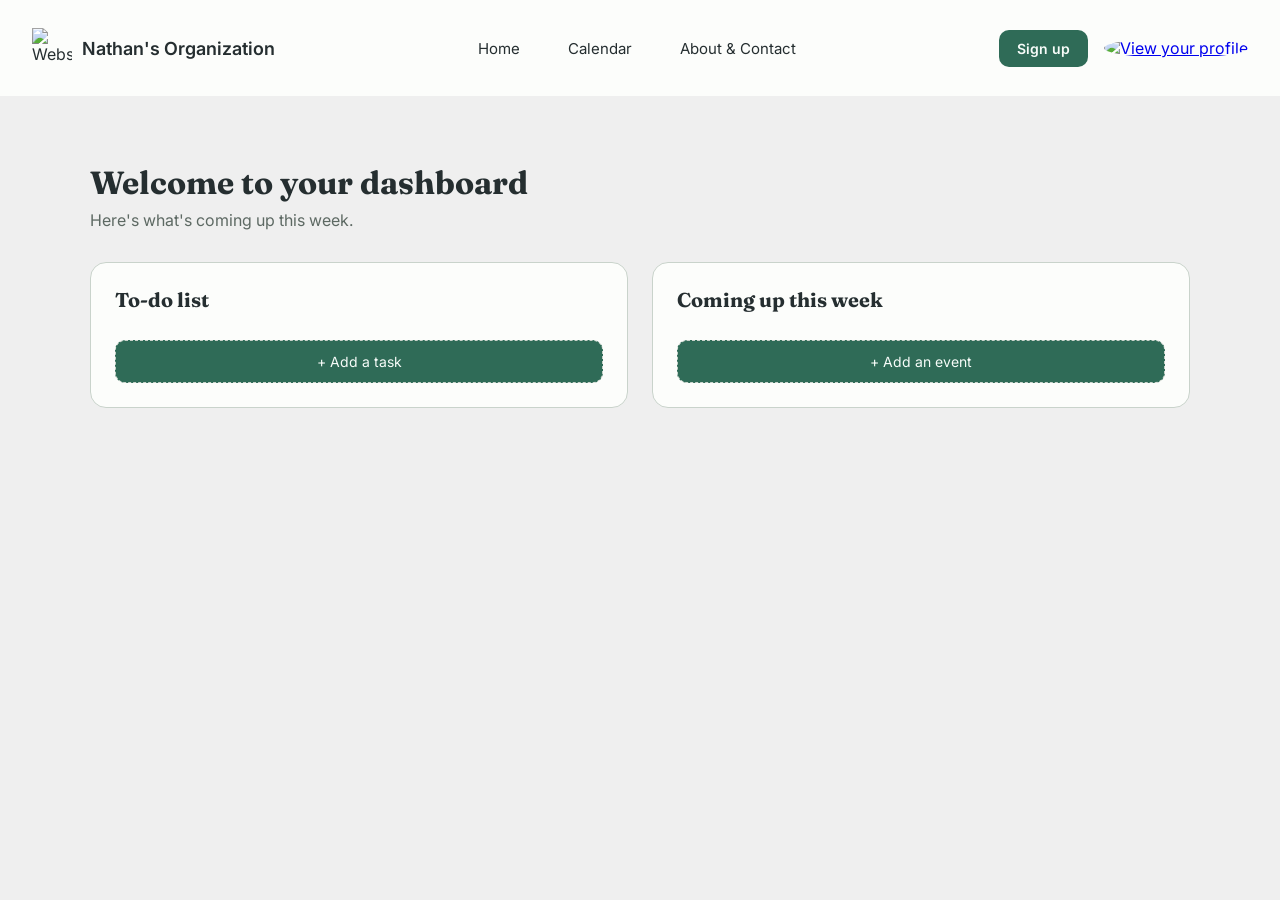
==== index.html @ 2357a738 "theme integration 2 oogily goo!" ====
<!DOCTYPE html>
<html lang="en">
<head>
    <meta charset="UTF-8">
    <meta name="viewport" content="width=device-width, initial-scale=1.0">
    <title>Nathan's Organization</title>
    <link rel="stylesheet" href="css/index.css">
    <link rel="stylesheet" href="css/dialog.css">
</head>

<body>
    <header class="top-bar">
        <a href="index.html" class="logo">
            <img src="images/leaf_logo.png" alt="Website logo">
            <span>Nathan's Organization</span>
        </a>

        <nav class="navigation">
            <a href="index.html">Home</a>
            <a href="calendar.html">Calendar</a>
            <a href="about.html">About & Contact</a>
        </nav>

        <div class="account-actions">
            <a href="signup.html" class="signup-button">Sign up</a>
            <a href="profile.html" class="profile-link">
                <img src="images/blank_profile.png" alt="View your profile">
            </a>
        </div>
    </header>

    <main class="dashboard">
        <section class="welcome">
            <h1>Welcome to your dashboard</h1>
            <p>Here's what's coming up this week.</p>
        </section>

        <section class="dashboard-grid">
            <div class="todo-panel">
                <h2>To-do list</h2>
                <ul class="todo-list" id="todo-list">
                    <!-- Tasks are loaded from the database by tasks. -->
                </ul>
                <button class="add-task-button" id="add-task-button" type="button">
                    + Add a task
                </button>
            </div>

            <div class="upcoming-panel">
                <h2>Coming up this week</h2>
                <ul class="upcoming-list" id="upcoming-list">
                    <!-- Events are loaded from the database by events.js -->
                </ul>
                <button class="add-task-button" id="add-event-button" type="button">
                    + Add an event
                </button>
            </div>
        </section>
    </main>

    <dialog class="task-dialog" id="task-dialog">
        <form id="task-form" method="dialog">
            <h2>New task</h2>
            <input
                type="text"
                id="task-title"
                placeholder="What is the task?"
                maxlength="255"
                autocomplete="off"
            >
            <p class="dialog-error" id="task-error"></p>
            <div class="dialog-buttons">
                <button type="button" class="dialog-cancel" id="task-cancel">Cancel</button>
                <button type="submit" class="dialog-save">Add task</button>
            </div>
        </form>
    </dialog>

    <dialog class="task-dialog" id="event-dialog">
        <form id="event-form" method="dialog">
            <h2>New event</h2>

            <label for="event-title">Title</label>
            <input
                type="text"
                id="event-title"
                placeholder="What is happening?"
                maxlength="255"
                autocomplete="off"
            >

            <div class="dialog-row">
                <div>
                    <label for="event-date">Date</label>
                    <input type="date" id="event-date">
                </div>
                <div>
                    <label for="event-time">Time (optional)</label>
                    <input type="time" id="event-time">
                </div>
            </div>

            <p class="dialog-error" id="event-error"></p>
            <div class="dialog-buttons">
                <button type="button" class="dialog-cancel" id="event-cancel">Cancel</button>
                <button type="submit" class="dialog-save">Add event</button>
            </div>
        </form>
    </dialog>

    <script src="./JavaScript/tasks.js"></script>
    <script src="./JavaScript/events.js"></script>
</body>
</html>
---- css/index.css ----
@import url('https://fonts.googleapis.com/css2?family=Fraunces:opsz,wght@9..144,400;9..144,600;9..144,700&family=Inter:wght@400;500;600;700&display=swap');

:root {
  --BGTop: #FCFDFB;
  --textheader: #252e30;
  --bgcolor: #efEFEF;
  --hoverside: #2a6b52;
  --buttonambient: #2f6b57;
  --buttonhover: #245542;
  --buttontext: #f7fcf9;
  --borderhue: #C9D3CB;
  --greyish: #5d6963;
  --carnage: #B3402F;
}
.top-bar {
    display: flex;
    align-items: center;
    justify-content: space-between;
    padding: 16px 32px;
    background-color: var(--BGTop);
    min-height: 64px;
}

.logo {
    display: flex;
    align-items: center;
    gap: 10px;
    text-decoration: none;
    color: var(--textheader)
}

.logo span {
    font-size: 18px;
    font-weight: 600;
}

.logo img{
    width: 40px;
    height: 40px;

}

.profile-link img {
    width: 44px;
    height: 44px;
    border-radius: 50%;
    object-fit: cover;
}

.navigation {
    display: flex;
    align-items: center;
    gap: 24px;
    flex-wrap: wrap;
}

.navigation a {
    text-decoration: none;
    color: var(--textheader);
    font-size: 15px;
    padding: 8px 12px;
    border-radius: 8px;
    transition: background-color 0.2s ease;
}

.navigation a:hover {
    background-color: var(--BGTop);
    color: var(--hoverside);
}

body {
    margin: 0;
    background-color: var(--bgcolor);
    color: var(--textheader);
    font-family: 'Inter', sans-serif;
}

h1, h2, h3 {
    font-family: 'Fraunces', serif;
    color: var(--textheader);
}

.dashboard {
    max-width: 1100px;
    margin: 0 auto;
    padding: 40px 24px;
}

.welcome {
    margin-bottom: 32px;
}

.welcome h1 {
font-size: 32px;
margin-bottom: 8px;
}

.welcome p {
    color: var(--greyish);
    margin-top: 0;
}

.dashboard-grid {
    display: grid;
    grid-template-columns: repeat(2, minmax(0, 1fr));
    gap: 24px;
}

.todo-panel,
.upcoming-panel {
    background-color: var(--BGTop);
    border: 1px solid var(--borderhue);
    border-radius: 16px;
    padding: 24px;
}


.todo-panel h2,
.upcoming-panel h2 {
    font-size: 20px;
    margin-top: 0;
    margin-bottom: 20px;
}

.todo-list {
    list-style: none;
    padding: 0;
    margin: 0;
}

.todo-list li {
    display: flex;
    align-items: center;
    gap: 12px;
    margin-bottom: 16px;
}

.todo-list input[type="checkbox"] {
    accent-color: var(--buttonambient);
    width: 16px;
    height: 16px;
    cursor: pointer;
}

.todo-list label {
    color: var(--textheader);
    cursor: pointer;
}

.todo-list input[type="checkbox"]:checked + label {
    text-decoration: line-through;
    color: var(--greyish);
}

.upcoming-list {
    list-style: none;
    padding: 0;
    margin: 0;
}

.upcoming-list li {
    display: flex;
    align-items: center;
    gap: 16px;
    margin-bottom: 20px;
}

.upcoming-date {
    display: flex;
    flex-direction: column;
    align-items: center;
    background-color: var(--BGTop);
    border-radius: 10px;
    min-width: 52px;
    padding: 8px 4px;
}

.upcoming-date span {
    font-size: 11px;
    color: var(--greyish)
}

.upcoming-date strong {
    font-size: 20px;
    color: var(--textheader);
}

.upcoming-details h3 {
    font-size: 15px;
    font-weight: 600;
    margin: 0 0 4px;
}

.upcoming-details p {
    font-size: 13px;
    color: var(--greyish);
    margin: 0;
}

.add-task-button {
    width: 100%;
    padding: 12px;
    margin-top: 8px;
    border: 1px dashed var(--borderhue);
    border-radius: 10px;
    background-color: var(--buttonambient);
    color: var(--buttontext);
    font-family: inherit;
    font-size: 14px;
    cursor: pointer;
    transition: background-color 0.2s ease;
}

.add-task-button:hover {
    background-color: var(--buttonhover);
}

@media (max-width: 700px) {
    .dashboard-grid {
        grid-template-columns: 1fr;
    }

    .dashboard {
        padding: 28px 16px;
    }

    .welcome h1 {
        font-size: 26px;
    }
}


@media (max-width: 700px) {
    .top-bar {
        flex-wrap: wrap;
        gap: 16px;
        padding: 16px;
    }

    .navigation {
        order: 3;
        width: 100%;
        gap: 8px;
    }

    .navigation a {
        padding: 8px;
    }

    .profile-link {
        margin-left: auto;
    }

    .account-actions {
    margin-left: auto;
    gap: 10px;
}
}

.account-actions {
    display: flex;
    align-items: center;
    gap: 16px;
}

.signup-button {
    display: inline-block;
    padding: 10px 18px;
    background-color: var(--buttonambient);
    color: var(--buttontext);
    text-decoration: none;
    font-size: 14px;
    font-weight: 600;
    border-radius: 10px;
    transition: background-color 0.2s ease;
}

.signup-button:hover {
    background-color: var(--buttonhover);
}


/* ---------- Event list additions ---------- */

.upcoming-empty {
    color: var(--greyish);
}

.event-delete {
    margin-left: auto;
    border: none;
    background: transparent;
    color: var(--greyish);
    font-size: 22px;
    line-height: 1;
    cursor: pointer;
}

.event-delete:hover {
    color: var(--carnage);
}
---- css/dialog.css ----
/* Popup box used by the add-task and add-event dialogs.
   Linked from index.html and calendar.html. */
:root {
  --BGTop: #FCFDFB;
  --textheader: #252e30;
  --bgcolor: #efEFEF;
  --hoverside: #2a6b52;
  --buttonambient: #2f6b57;
  --buttonhover: #245542;
  --buttontext: #f7fcf9;
  --borderhue: #C9D3CB;
  --greyish: #5d6963;
  --carnage: #B3402F;
  --greyisher: #424644;
  --flowery: #FEE502; /* a great style*/
}
.task-dialog {
    border: 1px solid var(--borderhue);
    border-radius: 16px;
    padding: 28px;
    width: 90%;
    max-width: 420px;
    background-color: var(--BGTop);
    color: var(--greyish);
    font-family: 'Inter', sans-serif;
    box-shadow: 0 12px 40px rgba(32, 48, 42, 0.25);
}

.task-dialog::backdrop {
    background-color: rgba(32, 48, 42, 0.45);
}

.task-dialog h2 {
    font-size: 22px;
    margin: 0 0 20px;
}

.task-dialog label {
    display: block;
    font-size: 14px;
    font-weight: 600;
    margin: 16px 0 6px;
}

.task-dialog input[type="text"],
.task-dialog input[type="date"],
.task-dialog input[type="time"] {
    width: 100%;
    box-sizing: border-box;
    padding: 12px;
    border: 1px solid var(--borderhue);
    border-radius: 8px;
    background-color: var(--BGTop);
    color: var(--greyish);
    font: inherit;
}

.task-dialog input[type="text"]:focus,
.task-dialog input[type="date"]:focus,
.task-dialog input[type="time"]:focus {
    outline: 2px solid var(--buttonambient);
    outline-offset: 2px;
}

.dialog-row {
    display: flex;
    gap: 12px;
}

.dialog-row > div {
    flex: 1;
    min-width: 0;
}

.dialog-error {
    color: var(--carnage);
    font-size: 13px;
    margin: 8px 0 0;
    min-height: 18px;
}

.dialog-buttons {
    display: flex;
    justify-content: flex-end;
    gap: 12px;
    margin-top: 16px;
}

.dialog-cancel {
    padding: 10px 18px;
    border: 1px solid var(--borderhue);
    border-radius: 10px;
    background-color: transparent;
    color: var(--greyish);
    font: inherit;
    font-size: 14px;
    cursor: pointer;
}

.dialog-cancel:hover {
    background-color: #DDEBE3;
}

.dialog-save {
    padding: 10px 18px;
    border: none;
    border-radius: 10px;
    background-color: var(--buttonambient);
    color: var(--BGTop);
    font: inherit;
    font-size: 14px;
    font-weight: 600;
    cursor: pointer;
}

.dialog-save:hover {
    background-color: var(--buttonhover);
}

@media (max-width: 700px) {
    .dialog-row {
        flex-direction: column;
        gap: 0;
    }
}
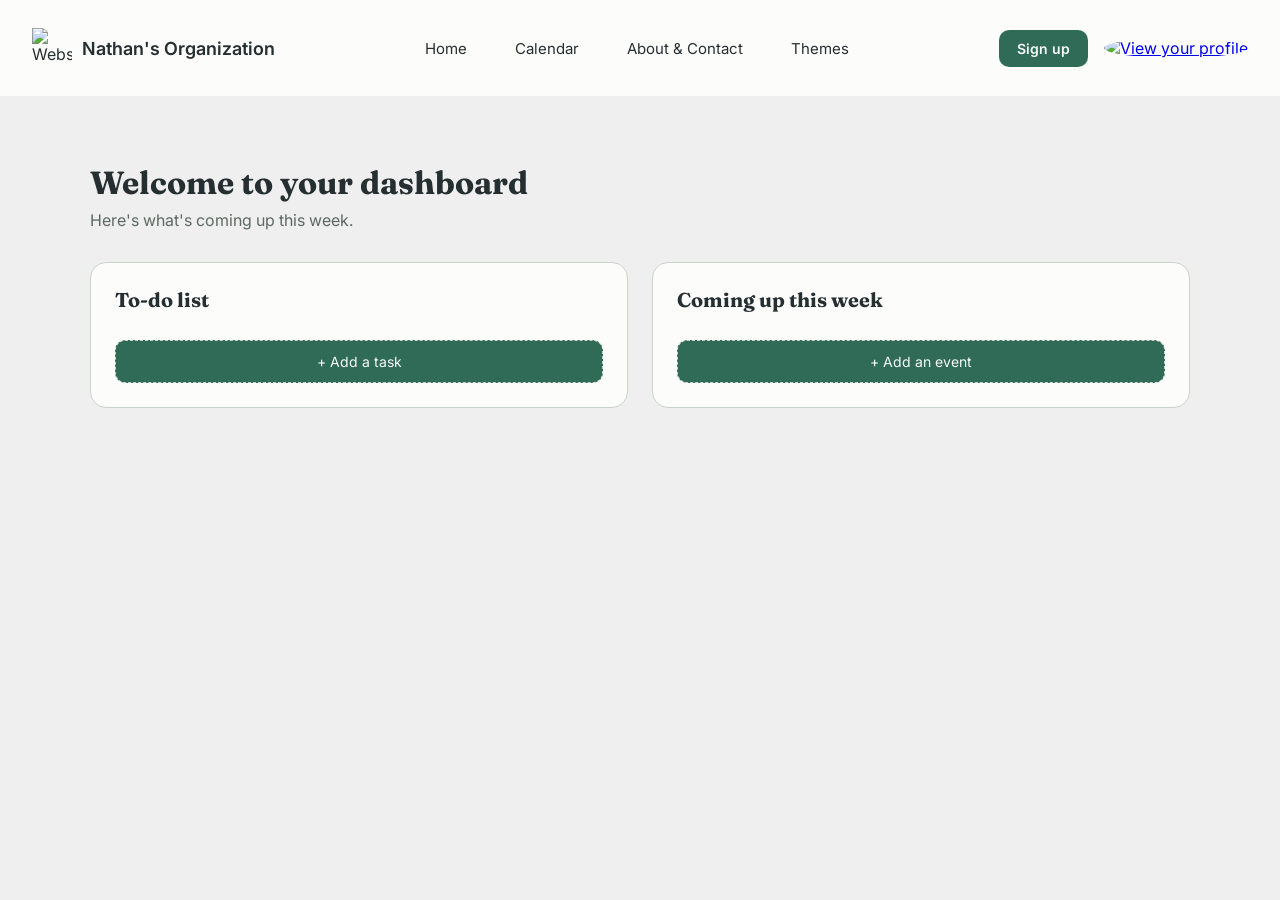
==== commit 409906a3: "Presentable The themes are in a presentable enough state" ====
--- a/index.html
+++ b/index.html
@@ -6,6 +6,7 @@
     <title>Nathan's Organization</title>
     <link rel="stylesheet" href="css/index.css">
     <link rel="stylesheet" href="css/dialog.css">
+    <script src="./JavaScript/themes.js" defer></script>
 </head>
 
 <body>
@@ -19,6 +20,7 @@
             <a href="index.html">Home</a>
             <a href="calendar.html">Calendar</a>
             <a href="about.html">About & Contact</a>
+            <a href="themeselector.html">Themes</a>
         </nav>
 
         <div class="account-actions">
@@ -107,7 +109,6 @@
             </div>
         </form>
     </dialog>
-
     <script src="./JavaScript/tasks.js"></script>
     <script src="./JavaScript/events.js"></script>
 </body>
--- a/css/index.css
+++ b/css/index.css
@@ -1,6 +1,6 @@
 @import url('https://fonts.googleapis.com/css2?family=Fraunces:opsz,wght@9..144,400;9..144,600;9..144,700&family=Inter:wght@400;500;600;700&display=swap');
-
-:root {
+@import "thememaster.css";
+/*:root {
   --BGTop: #FCFDFB;
   --textheader: #252e30;
   --bgcolor: #efEFEF;
@@ -11,7 +11,7 @@
   --borderhue: #C9D3CB;
   --greyish: #5d6963;
   --carnage: #B3402F;
-}
+}*/ 
 .top-bar {
     display: flex;
     align-items: center;
@@ -149,7 +149,7 @@
 
 .todo-list input[type="checkbox"]:checked + label {
     text-decoration: line-through;
-    color: var(--greyish);
+    color: var(--textheader);
 }
 
 .upcoming-list {
@@ -283,7 +283,7 @@
 /* ---------- Event list additions ---------- */
 
 .upcoming-empty {
-    color: var(--greyish);
+    color: var(--textheader);
 }
 
 .event-delete {
--- a/css/dialog.css
+++ b/css/dialog.css
@@ -1,6 +1,6 @@
 /* Popup box used by the add-task and add-event dialogs.
    Linked from index.html and calendar.html. */
-:root {
+/*:root {
   --BGTop: #FCFDFB;
   --textheader: #252e30;
   --bgcolor: #efEFEF;
@@ -12,8 +12,8 @@
   --greyish: #5d6963;
   --carnage: #B3402F;
   --greyisher: #424644;
-  --flowery: #FEE502; /* a great style*/
-}
+  --flowery: #FEE502; /* a great style* */
+@import "thememaster.css";
 .task-dialog {
     border: 1px solid var(--borderhue);
     border-radius: 16px;
